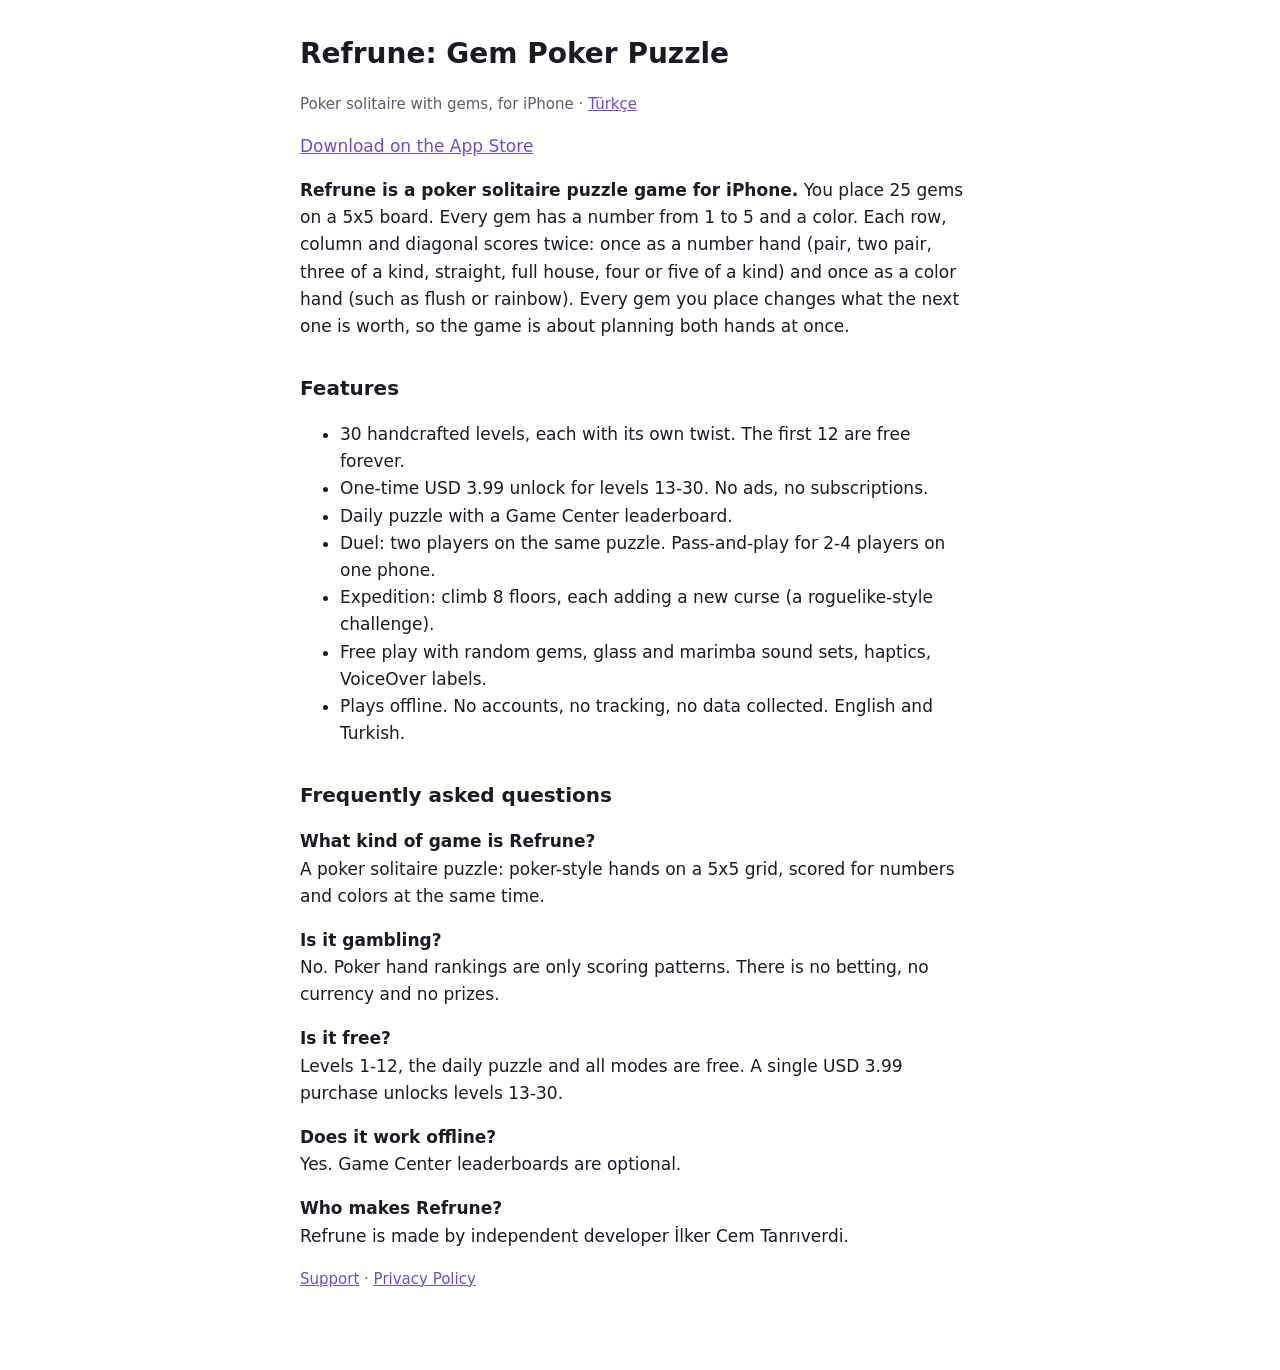
==== index.html @ cf5d0546 "Add landing pages (EN/TR), FAQ structured data, sitemap and llms.txt Co-Authored-By: Claude Opus 5.5" ====
<!doctype html>
<html lang="en"><head><meta charset="utf-8"><meta name="viewport" content="width=device-width,initial-scale=1">
<title>Refrune: Gem Poker Puzzle for iPhone</title>
<meta name="description" content="Refrune is a poker solitaire puzzle for iPhone: place 25 gems on a 5x5 board and score every line twice, as a number hand and a color hand. 30 levels, first 12 free, no ads.">
<link rel="canonical" href="https://ilkercemtanriverdi.github.io/refrune-site/">
<link rel="alternate" hreflang="en" href="https://ilkercemtanriverdi.github.io/refrune-site/">
<link rel="alternate" hreflang="tr" href="https://ilkercemtanriverdi.github.io/refrune-site/tr.html">
<link rel="alternate" hreflang="x-default" href="https://ilkercemtanriverdi.github.io/refrune-site/">
<meta property="og:type" content="website">
<meta property="og:title" content="Refrune: Gem Poker Puzzle">
<meta property="og:description" content="Poker solitaire with gems: every line scores as a number hand and a color hand. 30 levels, first 12 free, no ads.">
<meta property="og:url" content="https://ilkercemtanriverdi.github.io/refrune-site/">
<meta property="og:image" content="https://ilkercemtanriverdi.github.io/refrune-site/og.jpg">
<meta name="twitter:card" content="summary_large_image">
<meta name="apple-itunes-app" content="app-id=6819502667">
<link rel="stylesheet" href="style.css">
<script type="application/ld+json">
{"@context":"https://schema.org","@graph":[
{"@type":["VideoGame","MobileApplication"],"@id":"https://ilkercemtanriverdi.github.io/refrune-site/#app",
"name":"Refrune: Gem Poker Puzzle","alternateName":["Refrune","Refrune: Poker Bulmaca"],
"description":"A poker solitaire puzzle game for iPhone. Place 25 gems on a 5x5 board; every row, column and diagonal scores twice, once as a number hand and once as a color hand.",
"operatingSystem":"iOS","applicationCategory":"GameApplication","genre":["Puzzle","Strategy"],
"gamePlatform":"iPhone","playMode":["SinglePlayer","MultiPlayer"],"inLanguage":["en","tr"],
"url":"https://ilkercemtanriverdi.github.io/refrune-site/","installUrl":"https://apps.apple.com/app/id6819502667",
"image":"https://ilkercemtanriverdi.github.io/refrune-site/og.jpg",
"author":{"@type":"Person","name":"İlker Cem Tanrıverdi"},
"offers":[{"@type":"Offer","price":"0","priceCurrency":"USD","description":"Free download, levels 1-12"},
{"@type":"Offer","price":"3.99","priceCurrency":"USD","description":"One-time in-app purchase unlocking levels 13-30"}]},
{"@type":"FAQPage","mainEntity":[
{"@type":"Question","name":"What kind of game is Refrune?","acceptedAnswer":{"@type":"Answer","text":"Refrune is a poker solitaire puzzle. You place 25 gems on a 5x5 board and every row, column and diagonal is scored as a poker-style number hand and as a color hand."}},
{"@type":"Question","name":"Is Refrune free?","acceptedAnswer":{"@type":"Answer","text":"Yes. The first 12 levels, the daily puzzle and the other modes are free. A one-time purchase of USD 3.99 unlocks levels 13-30. There are no ads and no subscriptions."}},
{"@type":"Question","name":"Is Refrune gambling?","acceptedAnswer":{"@type":"Answer","text":"No. Poker hand rankings are only scoring patterns. There is no betting, no currency and no prizes."}},
{"@type":"Question","name":"Does Refrune work offline?","acceptedAnswer":{"@type":"Answer","text":"Yes. Refrune plays fully offline. Game Center leaderboards are optional."}},
{"@type":"Question","name":"Can two people play on one phone?","acceptedAnswer":{"@type":"Answer","text":"Yes. Pass-and-play supports 2-4 players on one iPhone, and Duel lets two players compete on the same puzzle."}},
{"@type":"Question","name":"Does Refrune collect data?","acceptedAnswer":{"@type":"Answer","text":"No. Refrune has no accounts, no ads, no analytics and no tracking. Progress stays on your device."}}]}]}
</script>
</head>
<body><main>
<h1>Refrune: Gem Poker Puzzle</h1>
<p class="muted">Poker solitaire with gems, for iPhone · <a href="tr.html">Türkçe</a></p>
<p><a href="https://apps.apple.com/app/id6819502667">Download on the App Store</a></p>

<p><strong>Refrune is a poker solitaire puzzle game for iPhone.</strong> You place 25 gems on a 5x5 board. Every gem has a number from 1 to 5 and a color. Each row, column and diagonal scores twice: once as a number hand (pair, two pair, three of a kind, straight, full house, four or five of a kind) and once as a color hand (such as flush or rainbow). Every gem you place changes what the next one is worth, so the game is about planning both hands at once.</p>

<h2>Features</h2>
<ul>
<li>30 handcrafted levels, each with its own twist. The first 12 are free forever.</li>
<li>One-time USD 3.99 unlock for levels 13-30. No ads, no subscriptions.</li>
<li>Daily puzzle with a Game Center leaderboard.</li>
<li>Duel: two players on the same puzzle. Pass-and-play for 2-4 players on one phone.</li>
<li>Expedition: climb 8 floors, each adding a new curse (a roguelike-style challenge).</li>
<li>Free play with random gems, glass and marimba sound sets, haptics, VoiceOver labels.</li>
<li>Plays offline. No accounts, no tracking, no data collected. English and Turkish.</li>
</ul>

<h2>Frequently asked questions</h2>
<p><strong>What kind of game is Refrune?</strong><br>A poker solitaire puzzle: poker-style hands on a 5x5 grid, scored for numbers and colors at the same time.</p>
<p><strong>Is it gambling?</strong><br>No. Poker hand rankings are only scoring patterns. There is no betting, no currency and no prizes.</p>
<p><strong>Is it free?</strong><br>Levels 1-12, the daily puzzle and all modes are free. A single USD 3.99 purchase unlocks levels 13-30.</p>
<p><strong>Does it work offline?</strong><br>Yes. Game Center leaderboards are optional.</p>
<p><strong>Who makes Refrune?</strong><br>Refrune is made by independent developer İlker Cem Tanrıverdi.</p>

<p class="muted"><a href="support.html">Support</a> · <a href="privacy.html">Privacy Policy</a></p>
</main></body></html>
---- style.css ----
:root{--bg:#fff;--fg:#1b1b24;--muted:#5d5d6b;--accent:#6b4bd8}
@media(prefers-color-scheme:dark){:root{--bg:#12121a;--fg:#ececf3;--muted:#a0a0b2;--accent:#a58bff}}
body{margin:0;background:var(--bg);color:var(--fg);font:17px/1.6 -apple-system,system-ui,sans-serif}
main{max-width:680px;margin:0 auto;padding:32px 20px 64px}
h1{font-size:28px;margin:0 0 4px}h2{font-size:20px;margin-top:32px}
.muted{color:var(--muted);font-size:15px}a{color:var(--accent)}
hr{border:0;border-top:1px solid var(--muted);opacity:.3;margin:40px 0}
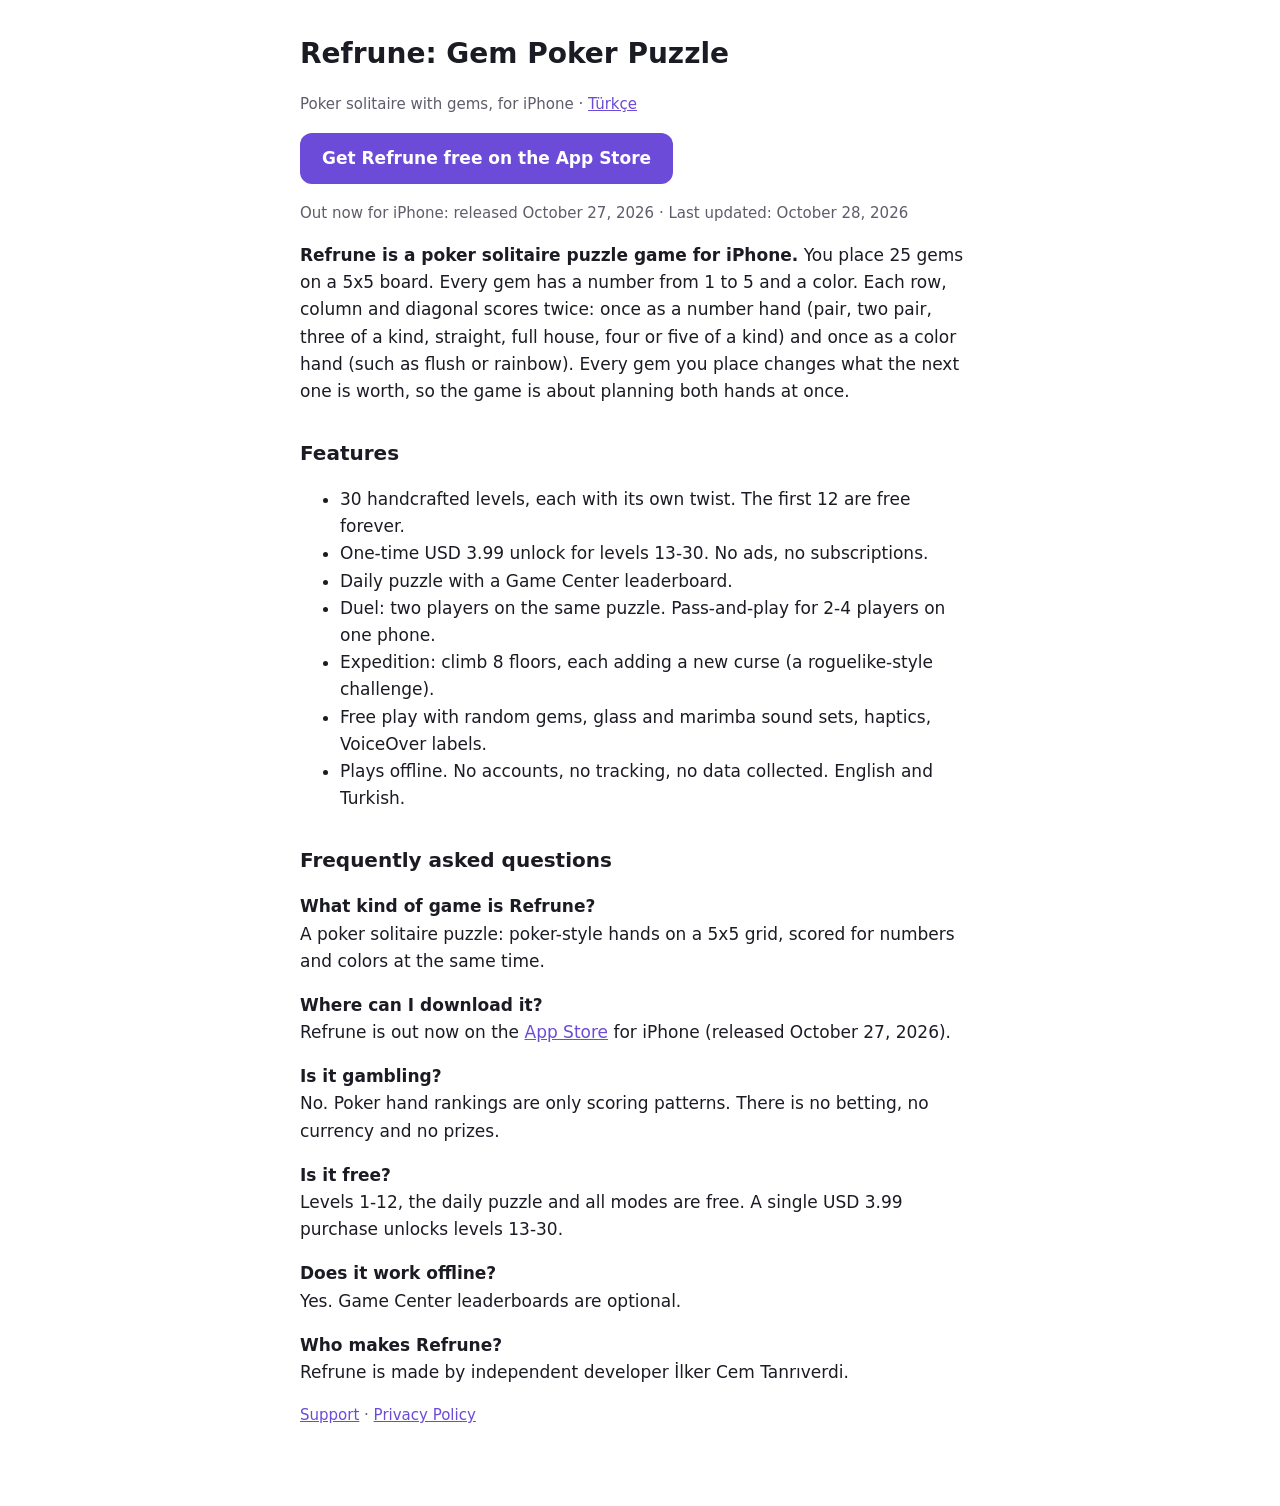
==== commit 44d843d0: "Add App Store launch CTA, release date and download FAQ Co-Authored-By: Claude Opus 5.5 <noreply@ant" ====
--- a/index.html
+++ b/index.html
@@ -21,13 +21,15 @@
 "description":"A poker solitaire puzzle game for iPhone. Place 25 gems on a 5x5 board; every row, column and diagonal scores twice, once as a number hand and once as a color hand.",
 "operatingSystem":"iOS","applicationCategory":"GameApplication","genre":["Puzzle","Strategy"],
 "gamePlatform":"iPhone","playMode":["SinglePlayer","MultiPlayer"],"inLanguage":["en","tr"],
-"url":"https://ilkercemtanriverdi.github.io/refrune-site/","installUrl":"https://apps.apple.com/app/id6819502667",
+"url":"https://ilkercemtanriverdi.github.io/refrune-site/","installUrl":"https://apps.apple.com/us/app/refrune-gem-poker-puzzle/id6819502667","downloadUrl":"https://apps.apple.com/us/app/refrune-gem-poker-puzzle/id6819502667","sameAs":["https://apps.apple.com/us/app/refrune-gem-poker-puzzle/id6819502667"],
+"datePublished":"2026-10-27","dateModified":"2026-10-28","softwareVersion":"1.0",
 "image":"https://ilkercemtanriverdi.github.io/refrune-site/og.jpg",
 "author":{"@type":"Person","name":"İlker Cem Tanrıverdi"},
 "offers":[{"@type":"Offer","price":"0","priceCurrency":"USD","description":"Free download, levels 1-12"},
 {"@type":"Offer","price":"3.99","priceCurrency":"USD","description":"One-time in-app purchase unlocking levels 13-30"}]},
 {"@type":"FAQPage","mainEntity":[
 {"@type":"Question","name":"What kind of game is Refrune?","acceptedAnswer":{"@type":"Answer","text":"Refrune is a poker solitaire puzzle. You place 25 gems on a 5x5 board and every row, column and diagonal is scored as a poker-style number hand and as a color hand."}},
+{"@type":"Question","name":"Where can I download Refrune?","acceptedAnswer":{"@type":"Answer","text":"Refrune is available now on the App Store for iPhone: https://apps.apple.com/us/app/refrune-gem-poker-puzzle/id6819502667. It was released on October 27, 2026."}},
 {"@type":"Question","name":"Is Refrune free?","acceptedAnswer":{"@type":"Answer","text":"Yes. The first 12 levels, the daily puzzle and the other modes are free. A one-time purchase of USD 3.99 unlocks levels 13-30. There are no ads and no subscriptions."}},
 {"@type":"Question","name":"Is Refrune gambling?","acceptedAnswer":{"@type":"Answer","text":"No. Poker hand rankings are only scoring patterns. There is no betting, no currency and no prizes."}},
 {"@type":"Question","name":"Does Refrune work offline?","acceptedAnswer":{"@type":"Answer","text":"Yes. Refrune plays fully offline. Game Center leaderboards are optional."}},
@@ -38,7 +40,8 @@
 <body><main>
 <h1>Refrune: Gem Poker Puzzle</h1>
 <p class="muted">Poker solitaire with gems, for iPhone · <a href="tr.html">Türkçe</a></p>
-<p><a href="https://apps.apple.com/app/id6819502667">Download on the App Store</a></p>
+<p><a class="cta" href="https://apps.apple.com/us/app/refrune-gem-poker-puzzle/id6819502667">Get Refrune free on the App Store</a></p>
+<p class="muted">Out now for iPhone: released October 27, 2026 · Last updated: October 28, 2026</p>
 
 <p><strong>Refrune is a poker solitaire puzzle game for iPhone.</strong> You place 25 gems on a 5x5 board. Every gem has a number from 1 to 5 and a color. Each row, column and diagonal scores twice: once as a number hand (pair, two pair, three of a kind, straight, full house, four or five of a kind) and once as a color hand (such as flush or rainbow). Every gem you place changes what the next one is worth, so the game is about planning both hands at once.</p>
 
@@ -55,6 +58,7 @@
 
 <h2>Frequently asked questions</h2>
 <p><strong>What kind of game is Refrune?</strong><br>A poker solitaire puzzle: poker-style hands on a 5x5 grid, scored for numbers and colors at the same time.</p>
+<p><strong>Where can I download it?</strong><br>Refrune is out now on the <a href="https://apps.apple.com/us/app/refrune-gem-poker-puzzle/id6819502667">App Store</a> for iPhone (released October 27, 2026).</p>
 <p><strong>Is it gambling?</strong><br>No. Poker hand rankings are only scoring patterns. There is no betting, no currency and no prizes.</p>
 <p><strong>Is it free?</strong><br>Levels 1-12, the daily puzzle and all modes are free. A single USD 3.99 purchase unlocks levels 13-30.</p>
 <p><strong>Does it work offline?</strong><br>Yes. Game Center leaderboards are optional.</p>
--- a/style.css
+++ b/style.css
@@ -4,4 +4,6 @@
 main{max-width:680px;margin:0 auto;padding:32px 20px 64px}
 h1{font-size:28px;margin:0 0 4px}h2{font-size:20px;margin-top:32px}
 .muted{color:var(--muted);font-size:15px}a{color:var(--accent)}
+.cta{display:inline-block;background:var(--accent);color:#fff;font-weight:600;text-decoration:none;padding:12px 22px;border-radius:12px}
+.cta:hover{opacity:.9}
 hr{border:0;border-top:1px solid var(--muted);opacity:.3;margin:40px 0}
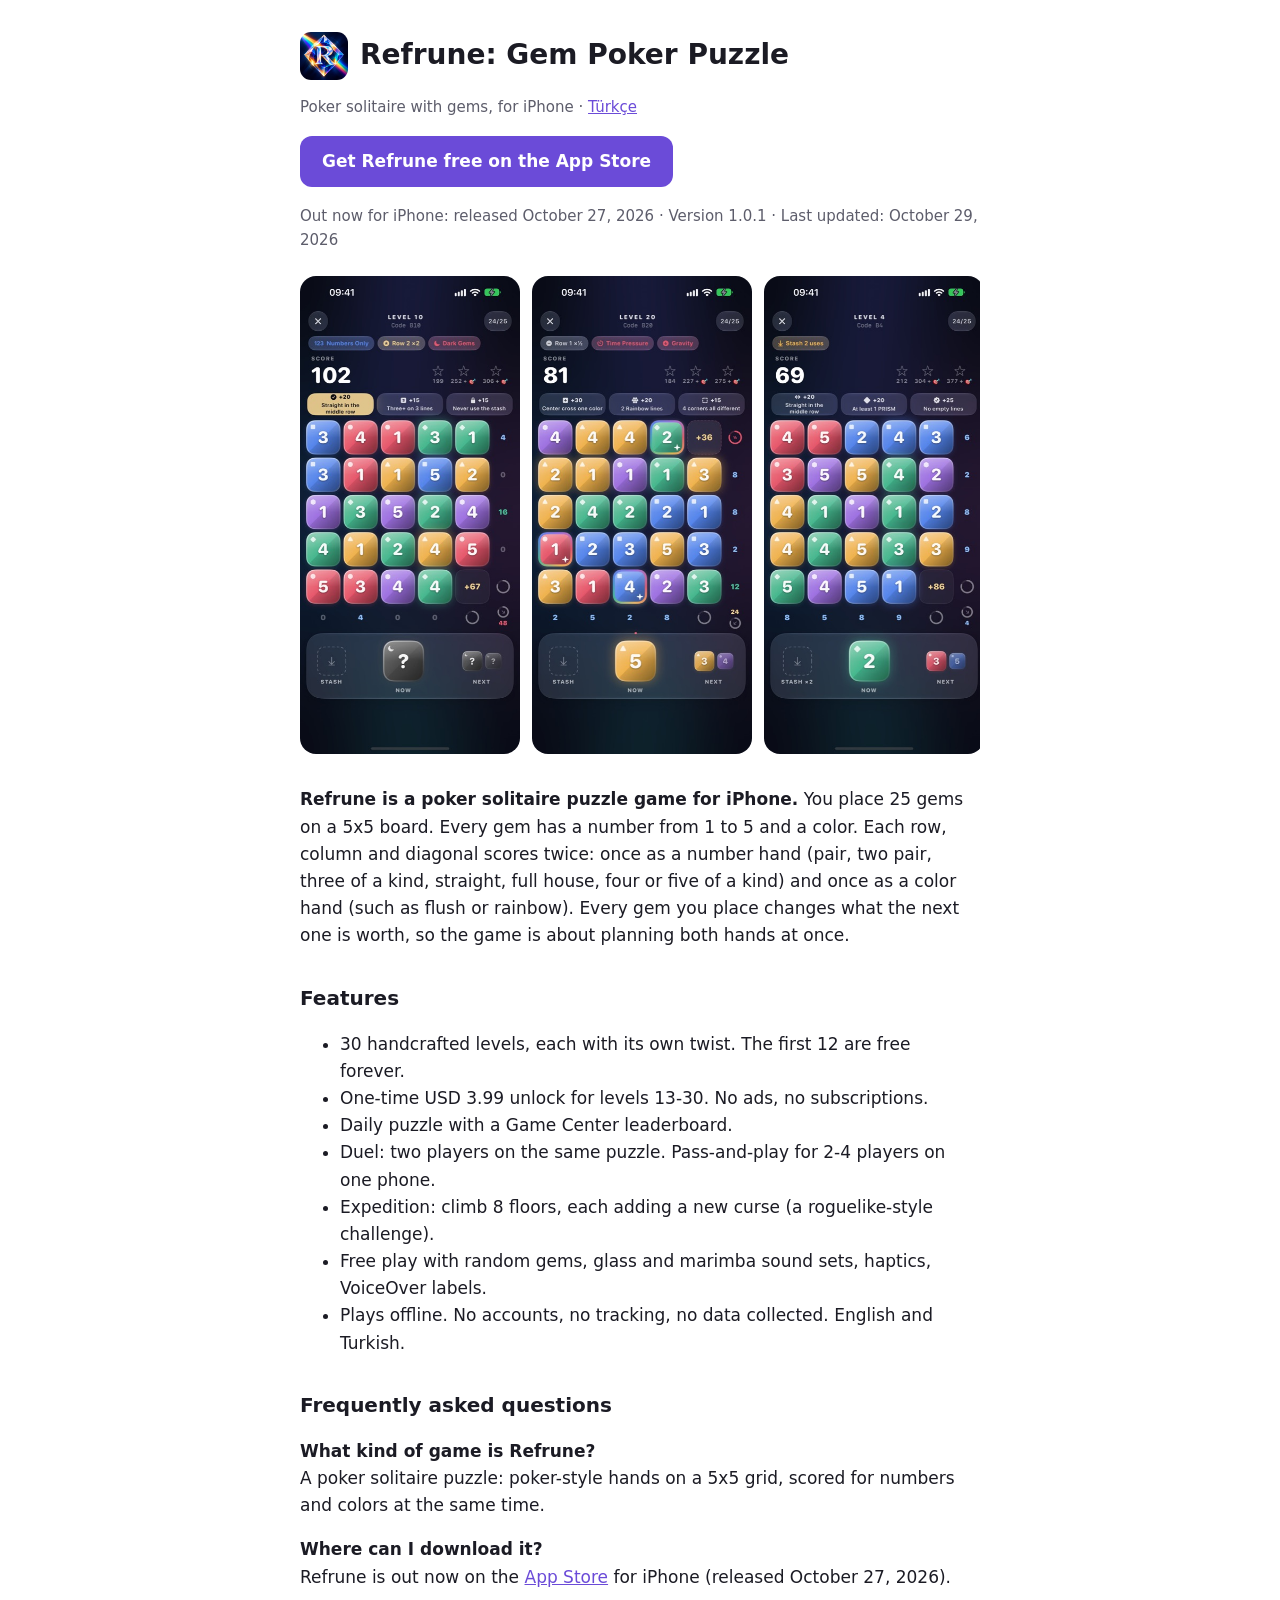
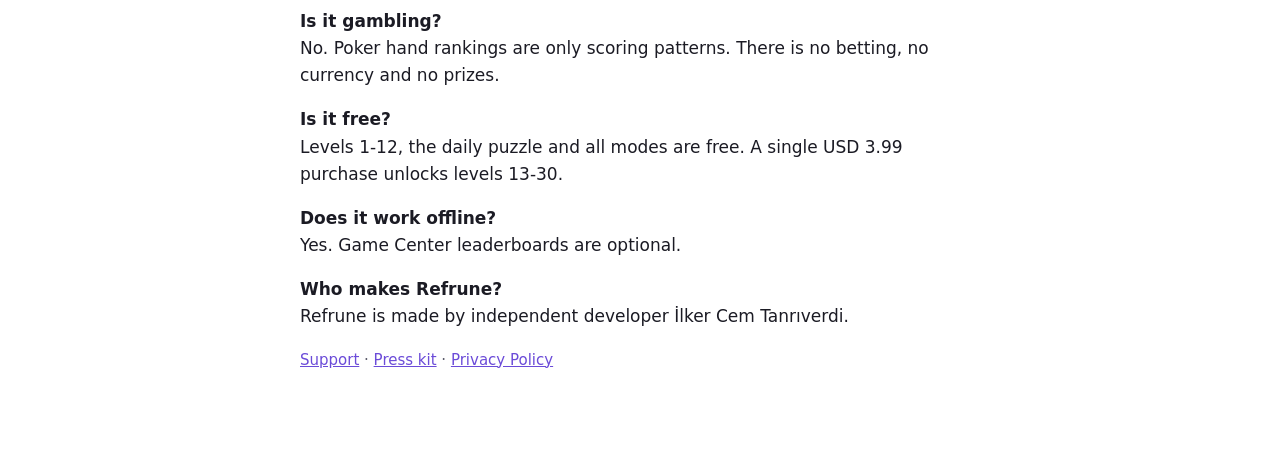
==== commit 76cedb7a: "Version 1.0.1, screenshot gallery, icon and press kit page" ====
--- a/index.html
+++ b/index.html
@@ -13,6 +13,8 @@
 <meta property="og:image" content="https://ilkercemtanriverdi.github.io/refrune-site/og.jpg">
 <meta name="twitter:card" content="summary_large_image">
 <meta name="apple-itunes-app" content="app-id=6819502667">
+<link rel="apple-touch-icon" href="img/icon-180.png">
+<link rel="icon" type="image/png" href="img/icon-180.png">
 <link rel="stylesheet" href="style.css">
 <script type="application/ld+json">
 {"@context":"https://schema.org","@graph":[
@@ -22,7 +24,8 @@
 "operatingSystem":"iOS","applicationCategory":"GameApplication","genre":["Puzzle","Strategy"],
 "gamePlatform":"iPhone","playMode":["SinglePlayer","MultiPlayer"],"inLanguage":["en","tr"],
 "url":"https://ilkercemtanriverdi.github.io/refrune-site/","installUrl":"https://apps.apple.com/us/app/refrune-gem-poker-puzzle/id6819502667","downloadUrl":"https://apps.apple.com/us/app/refrune-gem-poker-puzzle/id6819502667","sameAs":["https://apps.apple.com/us/app/refrune-gem-poker-puzzle/id6819502667"],
-"datePublished":"2026-10-27","dateModified":"2026-10-28","softwareVersion":"1.0",
+"datePublished":"2026-10-27","dateModified":"2026-10-29","softwareVersion":"1.0.1",
+"screenshot":["https://ilkercemtanriverdi.github.io/refrune-site/img/level10.jpg","https://ilkercemtanriverdi.github.io/refrune-site/img/level20.jpg","https://ilkercemtanriverdi.github.io/refrune-site/img/map.jpg"],
 "image":"https://ilkercemtanriverdi.github.io/refrune-site/og.jpg",
 "author":{"@type":"Person","name":"İlker Cem Tanrıverdi"},
 "offers":[{"@type":"Offer","price":"0","priceCurrency":"USD","description":"Free download, levels 1-12"},
@@ -38,10 +41,18 @@
 </script>
 </head>
 <body><main>
-<h1>Refrune: Gem Poker Puzzle</h1>
+<h1><img class="icon" src="img/icon-180.png" width="64" height="64" alt="">Refrune: Gem Poker Puzzle</h1>
 <p class="muted">Poker solitaire with gems, for iPhone · <a href="tr.html">Türkçe</a></p>
 <p><a class="cta" href="https://apps.apple.com/us/app/refrune-gem-poker-puzzle/id6819502667">Get Refrune free on the App Store</a></p>
-<p class="muted">Out now for iPhone: released October 27, 2026 · Last updated: October 28, 2026</p>
+<p class="muted">Out now for iPhone: released October 27, 2026 · Version 1.0.1 · Last updated: October 29, 2026</p>
+
+<div class="shots">
+<img src="img/level10.jpg" width="300" height="652" alt="Refrune level 10: gems on a 5x5 board with number and color hand scores" loading="lazy">
+<img src="img/level20.jpg" width="300" height="652" alt="Refrune level 20: a late-game board with a special rule" loading="lazy">
+<img src="img/level4.jpg" width="300" height="652" alt="Refrune level 4: placing gems to build a straight and a flush" loading="lazy">
+<img src="img/map.jpg" width="300" height="652" alt="Refrune campaign map with five worlds and star gates" loading="lazy">
+<img src="img/home.jpg" width="300" height="652" alt="Refrune home screen with Campaign, Daily, Expedition, Duel and Pass-and-play" loading="lazy">
+</div>
 
 <p><strong>Refrune is a poker solitaire puzzle game for iPhone.</strong> You place 25 gems on a 5x5 board. Every gem has a number from 1 to 5 and a color. Each row, column and diagonal scores twice: once as a number hand (pair, two pair, three of a kind, straight, full house, four or five of a kind) and once as a color hand (such as flush or rainbow). Every gem you place changes what the next one is worth, so the game is about planning both hands at once.</p>
 
@@ -64,5 +75,5 @@
 <p><strong>Does it work offline?</strong><br>Yes. Game Center leaderboards are optional.</p>
 <p><strong>Who makes Refrune?</strong><br>Refrune is made by independent developer İlker Cem Tanrıverdi.</p>
 
-<p class="muted"><a href="support.html">Support</a> · <a href="privacy.html">Privacy Policy</a></p>
+<p class="muted"><a href="support.html">Support</a> · <a href="press.html">Press kit</a> · <a href="privacy.html">Privacy Policy</a></p>
 </main></body></html>
--- a/style.css
+++ b/style.css
@@ -7,3 +7,6 @@
 .cta{display:inline-block;background:var(--accent);color:#fff;font-weight:600;text-decoration:none;padding:12px 22px;border-radius:12px}
 .cta:hover{opacity:.9}
 hr{border:0;border-top:1px solid var(--muted);opacity:.3;margin:40px 0}
+.shots{display:flex;gap:12px;overflow-x:auto;scroll-snap-type:x mandatory;padding:4px 0 12px;margin:20px 0}
+.shots img{flex:0 0 auto;width:min(46vw,220px);height:auto;border-radius:16px;scroll-snap-align:start}
+h1 .icon{width:48px;height:48px;border-radius:11px;vertical-align:middle;margin-right:12px}
